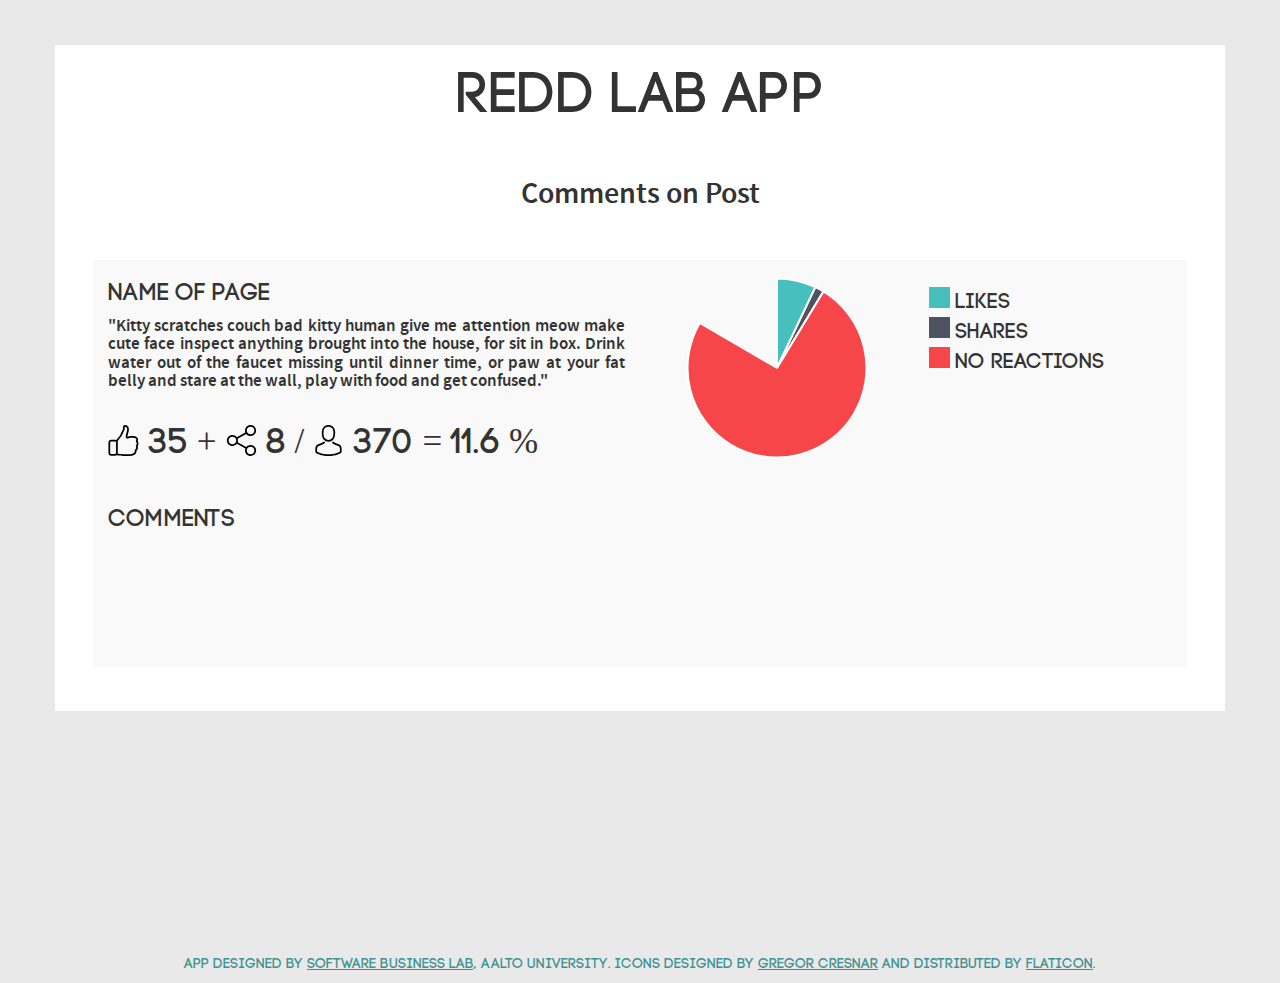
==== comments.html @ 6f4c7d96 "Comment page" ====
<!DOCTYPE html>
<html lang="en">
<head>
  <meta charset="utf-8">
  <meta http-equiv="X-UA-Compatible" content="IE=edge">
  <meta name="viewport" content="width=device-width, initial-scale=1">
  <title>REDD Lab App</title>
  <meta name="description" content="REDD Lab App">
  <meta name="author" content="Aalto University Software Business Lab">

  <link href="bootstrap/css/bootstrap.min.css" rel="stylesheet">
  <link rel="stylesheet" href="style.css">

  <!--[if lt IE 9]>
    <script src="https://oss.maxcdn.com/html5shiv/3.7.2/html5shiv.min.js"></script>
    <script src="https://oss.maxcdn.com/respond/1.4.2/respond.min.js"></script>
  <![endif]-->
</head>

<body>

  <div class="full-page dashboard">
    <div class="container dashboard-container">
      <h1>REDD Lab App</h1>
      <br>
      <h2>Comments on Post</h2><br><br>
      <div id="ranking">
        <div class="container-fluid">
          <div class="row">
            <div class="col-md-6">
              <h3>Name of Page</h3>
              <h5>"Kitty scratches couch bad kitty human give me attention meow make cute face inspect anything brought into the house, for sit in box. Drink water out of the faucet missing until dinner time, or paw at your fat belly and stare at the wall, play with food and get confused."</h5>
              <div class="icon-container">
                <img src="icons/like.svg" class="icon"> 35 + 
                <img src="icons/share.svg" class="icon"> 8 /
                <img src="icons/avatar.svg" class="icon"> 370 = 11.6 %
              </div>
            </div>
            <div class="col-md-3">
              <div class="chart-container">
                <canvas id="chart1" width="180" height="180"></canvas>
              </div>
            </div>
            <div class="col-md-3">
              <div id="legend1"></div>
            </div>
          </div>
          <div class="row">
            <div class="col-md-6">
              <h3>Comments</h3>
            </div>
          </div>
        </div>
      </div>
    </div>
  </div>

  <footer>
    <div class="container">
      App designed by <a href="http://www.softwarebusinesslab.fi" target="_blank">Software Business Lab</a>, Aalto University. Icons designed by <a href="http://www.flaticon.com/packs/multimedia-collection" target="_blank">Gregor Cresnar</a> and distributed by <a href="http://www.flaticon.com/" target="_blank">Flaticon</a>.
    </div>
  </footer>

  <!-- SCRIPTS -->

  <!-- JQUERY -->
  <script src="https://ajax.googleapis.com/ajax/libs/jquery/1.11.3/jquery.min.js"></script>

  <!-- BOOTSTRAP CORE JS -->
  <script src="bootstrap/js/bootstrap.min.js"></script>

  <!-- CHART.JS -->
  <script src="js/chart.min.js"></script>

  <script>
  $(document).ready(function() {
    var data1 = [
      {
          value: 35,
          color: "#46BFBD",
          highlight: "#5AD3D1",
          label: "Likes"
      },
      {
          value: 8,
          color: "#4D5360",
          highlight: "#616774",
          label: "Shares"
      },
      {
          value: 370,
          color: "#F7464A",
          highlight: "#FF5A5E",
          label: "No Reactions"
      }
      ];

    var ctx1 = document.getElementById("chart1").getContext("2d");
    window.pie1 = new Chart(ctx1).Pie(data1, {
        legendTemplate : "<ul class=\"<%=name.toLowerCase()%>-legend\"><% for (var i=0; i<segments.length; i++){%><li><span style=\"background-color:<%=segments[i].fillColor%>\"></span><%if(segments[i].label){%><%=segments[i].label%><%}%></li><%}%></ul>"
    });

    var legend = pie1.generateLegend();
    $("#legend1").html(legend);

  });
  </script>

</body>

</html>
---- style.css ----
@font-face {
    font-family: 'source_sans_problack';
    src: url('fonts/sourcesanspro-black-webfont.eot');
    src: url('fonts/sourcesanspro-black-webfont.eot?#iefix') format('embedded-opentype'),
         url('fonts/sourcesanspro-black-webfont.woff2') format('woff2'),
         url('fonts/sourcesanspro-black-webfont.woff') format('woff'),
         url('fonts/sourcesanspro-black-webfont.ttf') format('truetype'),
         url('fonts/sourcesanspro-black-webfont.svg#source_sans_problack') format('svg');
    font-weight: normal;
    font-style: normal;
}

@font-face {
    font-family: 'source_sans_problack_italic';
    src: url('fonts/sourcesanspro-blackit-webfont.eot');
    src: url('fonts/sourcesanspro-blackit-webfont.eot?#iefix') format('embedded-opentype'),
         url('fonts/sourcesanspro-blackit-webfont.woff2') format('woff2'),
         url('fonts/sourcesanspro-blackit-webfont.woff') format('woff'),
         url('fonts/sourcesanspro-blackit-webfont.ttf') format('truetype'),
         url('fonts/sourcesanspro-blackit-webfont.svg#source_sans_problack_italic') format('svg');
    font-weight: normal;
    font-style: normal;
}

@font-face {
    font-family: 'source_sans_probold';
    src: url('fonts/sourcesanspro-bold-webfont.eot');
    src: url('fonts/sourcesanspro-bold-webfont.eot?#iefix') format('embedded-opentype'),
         url('fonts/sourcesanspro-bold-webfont.woff2') format('woff2'),
         url('fonts/sourcesanspro-bold-webfont.woff') format('woff'),
         url('fonts/sourcesanspro-bold-webfont.ttf') format('truetype'),
         url('fonts/sourcesanspro-bold-webfont.svg#source_sans_probold') format('svg');
    font-weight: normal;
    font-style: normal;
}

@font-face {
    font-family: 'source_sans_probold_italic';
    src: url('fonts/sourcesanspro-boldit-webfont.eot');
    src: url('fonts/sourcesanspro-boldit-webfont.eot?#iefix') format('embedded-opentype'),
         url('fonts/sourcesanspro-boldit-webfont.woff2') format('woff2'),
         url('fonts/sourcesanspro-boldit-webfont.woff') format('woff'),
         url('fonts/sourcesanspro-boldit-webfont.ttf') format('truetype'),
         url('fonts/sourcesanspro-boldit-webfont.svg#source_sans_probold_italic') format('svg');
    font-weight: normal;
    font-style: normal;
}

@font-face {
    font-family: 'source_sans_proextralight';
    src: url('fonts/sourcesanspro-extralight-webfont.eot');
    src: url('fonts/sourcesanspro-extralight-webfont.eot?#iefix') format('embedded-opentype'),
         url('fonts/sourcesanspro-extralight-webfont.woff2') format('woff2'),
         url('fonts/sourcesanspro-extralight-webfont.woff') format('woff'),
         url('fonts/sourcesanspro-extralight-webfont.ttf') format('truetype'),
         url('fonts/sourcesanspro-extralight-webfont.svg#source_sans_proextralight') format('svg');
    font-weight: normal;
    font-style: normal;
}

@font-face {
    font-family: 'source_sans_proXLtIt';
    src: url('fonts/sourcesanspro-extralightit-webfont.eot');
    src: url('fonts/sourcesanspro-extralightit-webfont.eot?#iefix') format('embedded-opentype'),
         url('fonts/sourcesanspro-extralightit-webfont.woff2') format('woff2'),
         url('fonts/sourcesanspro-extralightit-webfont.woff') format('woff'),
         url('fonts/sourcesanspro-extralightit-webfont.ttf') format('truetype'),
         url('fonts/sourcesanspro-extralightit-webfont.svg#source_sans_proXLtIt') format('svg');
    font-weight: normal;
    font-style: normal;
}

@font-face {
    font-family: 'source_sans_proitalic';
    src: url('fonts/sourcesanspro-it-webfont.eot');
    src: url('fonts/sourcesanspro-it-webfont.eot?#iefix') format('embedded-opentype'),
         url('fonts/sourcesanspro-it-webfont.woff2') format('woff2'),
         url('fonts/sourcesanspro-it-webfont.woff') format('woff'),
         url('fonts/sourcesanspro-it-webfont.ttf') format('truetype'),
         url('fonts/sourcesanspro-it-webfont.svg#source_sans_proitalic') format('svg');
    font-weight: normal;
    font-style: normal;
}

@font-face {
    font-family: 'source_sans_prolight';
    src: url('fonts/sourcesanspro-light-webfont.eot');
    src: url('fonts/sourcesanspro-light-webfont.eot?#iefix') format('embedded-opentype'),
         url('fonts/sourcesanspro-light-webfont.woff2') format('woff2'),
         url('fonts/sourcesanspro-light-webfont.woff') format('woff'),
         url('fonts/sourcesanspro-light-webfont.ttf') format('truetype'),
         url('fonts/sourcesanspro-light-webfont.svg#source_sans_prolight') format('svg');
    font-weight: normal;
    font-style: normal;
}

@font-face {
    font-family: 'source_sans_prolight_italic';
    src: url('fonts/sourcesanspro-lightit-webfont.eot');
    src: url('fonts/sourcesanspro-lightit-webfont.eot?#iefix') format('embedded-opentype'),
         url('fonts/sourcesanspro-lightit-webfont.woff2') format('woff2'),
         url('fonts/sourcesanspro-lightit-webfont.woff') format('woff'),
         url('fonts/sourcesanspro-lightit-webfont.ttf') format('truetype'),
         url('fonts/sourcesanspro-lightit-webfont.svg#source_sans_prolight_italic') format('svg');
    font-weight: normal;
    font-style: normal;
}

@font-face {
    font-family: 'source_sans_proregular';
    src: url('fonts/sourcesanspro-regular-webfont.eot');
    src: url('fonts/sourcesanspro-regular-webfont.eot?#iefix') format('embedded-opentype'),
         url('fonts/sourcesanspro-regular-webfont.woff2') format('woff2'),
         url('fonts/sourcesanspro-regular-webfont.woff') format('woff'),
         url('fonts/sourcesanspro-regular-webfont.ttf') format('truetype'),
         url('fonts/sourcesanspro-regular-webfont.svg#source_sans_proregular') format('svg');
    font-weight: normal;
    font-style: normal;
}

@font-face {
    font-family: 'source_sans_prosemibold';
    src: url('fonts/sourcesanspro-semibold-webfont.eot');
    src: url('fonts/sourcesanspro-semibold-webfont.eot?#iefix') format('embedded-opentype'),
         url('fonts/sourcesanspro-semibold-webfont.woff2') format('woff2'),
         url('fonts/sourcesanspro-semibold-webfont.woff') format('woff'),
         url('fonts/sourcesanspro-semibold-webfont.ttf') format('truetype'),
         url('fonts/sourcesanspro-semibold-webfont.svg#source_sans_prosemibold') format('svg');
    font-weight: normal;
    font-style: normal;
}

@font-face {
    font-family: 'source_sans_proSBdIt';
    src: url('fonts/sourcesanspro-semiboldit-webfont.eot');
    src: url('fonts/sourcesanspro-semiboldit-webfont.eot?#iefix') format('embedded-opentype'),
         url('fonts/sourcesanspro-semiboldit-webfont.woff2') format('woff2'),
         url('fonts/sourcesanspro-semiboldit-webfont.woff') format('woff'),
         url('fonts/sourcesanspro-semiboldit-webfont.ttf') format('truetype'),
         url('fonts/sourcesanspro-semiboldit-webfont.svg#source_sans_proSBdIt') format('svg');
    font-weight: normal;
    font-style: normal;
}

@font-face {
    font-family: 'code_pro_demoregular';
    src: url('fonts/Code_Pro_Demo-webfont.eot');
    src: url('fonts/Code_Pro_Demo-webfont.eot?#iefix') format('embedded-opentype'),
         url('fonts/Code_Pro_Demo-webfont.woff2') format('woff2'),
         url('fonts/Code_Pro_Demo-webfont.woff') format('woff'),
         url('fonts/Code_Pro_Demo-webfont.ttf') format('truetype'),
         url('fonts/Code_Pro_Demo-webfont.svg#code_pro_demoregular') format('svg');
    font-weight: normal;
    font-style: normal;
}

html {
	width: 100%;
	margin: 0;
	padding: 0;
}

body {
	width: 100%;
	margin: 0;
	padding: 0;
	font-family: 'source_sans_prosemibold';
    background-color: #E9E9E9;
}

h1 {
	font-size: 4em;
    font-family: 'code_pro_demoregular';
}

h3 {
    font-family: 'code_pro_demoregular';
    text-align: left;
}

h4 {
    font-family: 'code_pro_demoregular';
    text-align: left;
}

h5 {
    font-size: 1.2em;
    font-family: 'source_sans_prosemibold';
}

.full-page {
	margin: 0;
	padding: 0;
	width: 100%;
	min-height: 700px; /* fallback */
	min-height: 100vh;
	text-align: center;
	position: relative;
	background-color: black;
}

.landing {
    background: linear-gradient(rgba(0, 0, 0, 0.2), rgba(0, 0, 0, 0.6)), url("bg.jpg") no-repeat center 28%;
    filter: progid:DXImageTransform.Microsoft.AlphaImageLoader(src='team2.jpg', sizingMethod='scale');
    -ms-filter: "progid:DXImageTransform.Microsoft.AlphaImageLoader(src='team2.jpg', sizingMethod='scale')";
    -webkit-background-size: cover;
    -moz-background-size: cover;
    -o-background-size: cover;
    background-size: cover;
    color: #FFFFFF;
}

.head {
	position: absolute;
	top: 50%; left: 50%;
	transform: translate(-50%, -50%);
	width: 65%;
	min-height: vh;
}

@media (max-width: 767px) {
    .head {
    	width: 90%;
    }
}

.btn:focus, .btn:active {
    outline: none;
}

.btn.disabled {
    cursor: pointer;
}

a.btn.disabled {
    pointer-events: auto;
}

.dashboard {
    background-color: #E9E9E9;
}

.dashboard-container {
    background-color: #FFFFFF;
    margin-top: 5vh;
    margin-bottom: 5vh;
    padding-bottom: 5vh;
}

.dashboard a {
    color: #990000;
}

#ranking {
    text-align: justify;
    padding-left: 2%;
    padding-right: 2%;
}

ol {
    counter-reset: li;
    margin-left: 0;
    padding-left: 0;
}

ol > li {
    position: relative;
    margin: 0 0 6px 2em;
    padding-left: 1%;
    list-style: none;
    background: #F6F66;
    padding-top: 5vh;
}

ol > li:before {
    content: counter(li);
    counter-increment: li;
    position: absolute;
    left: -1.5em;
    -moz-box-sizing: border-box;
    -webkit-box-sizing: border-box;
    box-sizing: border-box;
    width: 2em;
    margin-right: 8px;
    color: #990000;
    font-family: 'code_pro_demoregular';
    font-size: 3em;
    text-align: center;
}

li ol,
li ul {
    margin-top: 6px;
}

ol ol li:last-child {
    margin-bottom: 0;
}

.row {
    min-height: 20vh;
    background-color: #F9F9F9;
}

.col-md-3 {
    text-align: center;
    font-size: 1.5em;
    font-family: 'code_pro_demoregular';
}

.icon {
    width: 6%;
}

.icon-container {
    padding-top: 2vh;
    padding-bottom: 2vh;
    text-align: left;
    width: 100%;
    height: auto;
    font-family: 'code_pro_demoregular';
    font-size: 2.5em;
}

.chart-container {
    display: block;
    width: 100%;
    min-height: 15vh;
    position: relative;
    margin: 0 auto;
    padding-top: 2vh;
}

canvas {
    width: 100%;
    height: auto;
}

.pie-legend li span {
    width: 1em;
    height: 1em;
    display: inline-block;
    margin-right: 5px;
}

.pie-legend {
    list-style: none;
    text-align: left;
    padding-left: 0;
    padding-top: 3vh;
}

footer {
    font-family: "code_pro_demoregular";
    color: #3e9392;
    text-align: center;
    padding: 1vh;
}

footer a {
    color: #3e9392;
    text-decoration: underline;
}
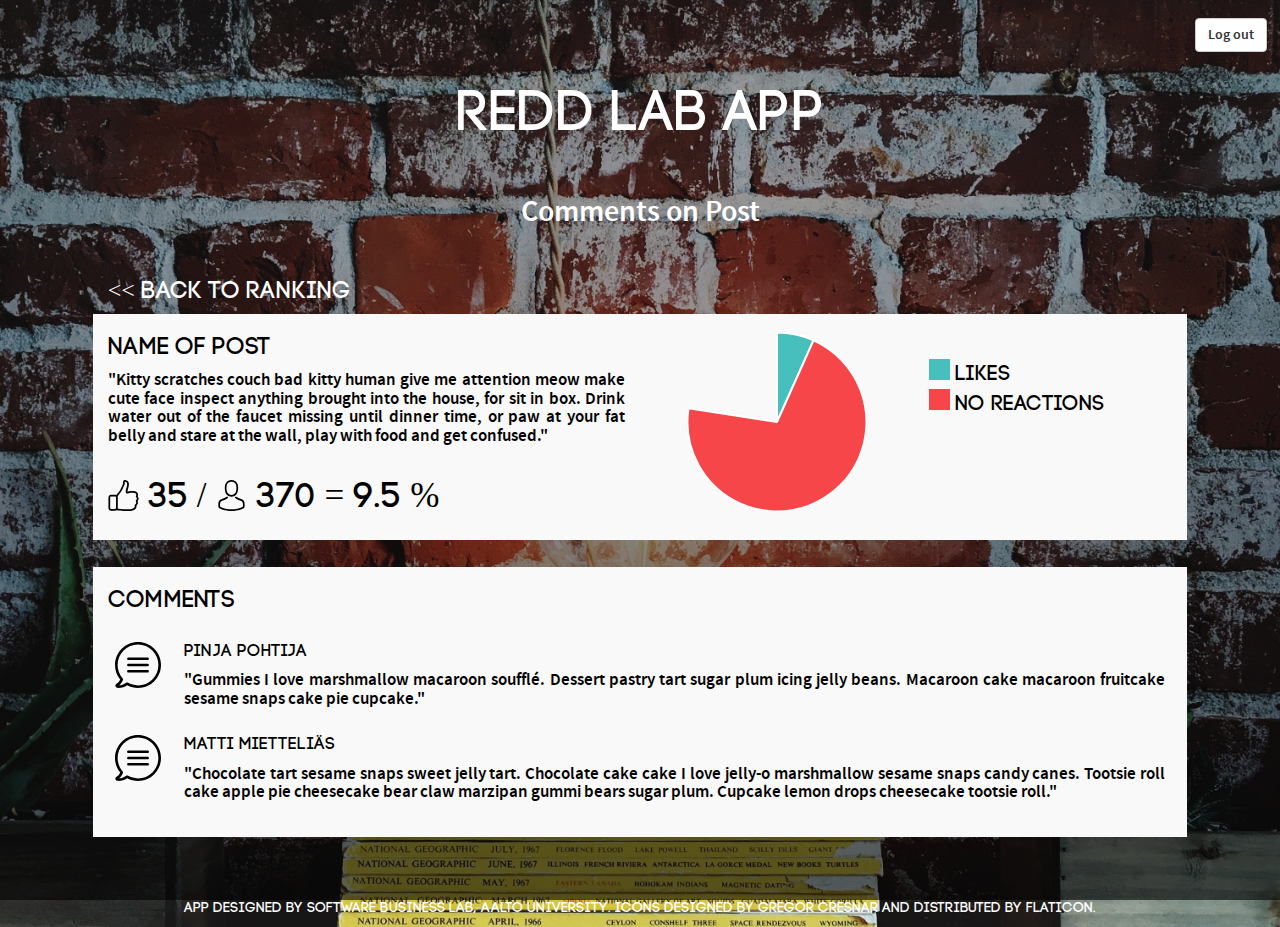
==== commit 55f5738d: "Comments view" ====
--- a/comments.html
+++ b/comments.html
@@ -7,6 +7,8 @@
   <title>REDD Lab App</title>
   <meta name="description" content="REDD Lab App">
   <meta name="author" content="Aalto University Software Business Lab">
+  <link rel="shortcut icon" href="favicon.ico" type="image/x-icon">
+  <link rel="icon" href="favicon.ico" type="image/x-icon">
 
   <link href="bootstrap/css/bootstrap.min.css" rel="stylesheet">
   <link rel="stylesheet" href="style.css">
@@ -19,22 +21,32 @@
 
 <body>
 
-  <div class="full-page dashboard">
-    <div class="container dashboard-container">
+  <div class="full-page">
+
+    <div class="container dashboard-container" ng-show="showComments">
+
+      <!-- LOG OUT BUTTON -->
+      <a href="index.html">
+        <button id="logout" type="button" class="btn btn-default">
+          Log out</span>
+        </button>
+      </a>
+
       <h1>REDD Lab App</h1>
       <br>
       <h2>Comments on Post</h2><br><br>
-      <div id="ranking">
+
+      <div class="comments">
         <div class="container-fluid">
+          <h3 id="back"><a href="dashboard.html"><< Back to Ranking</a></h3>
           <div class="row">
             <div class="col-md-6">
-              <h3>Name of Page</h3>
+              <h3>Name of Post</h3>
               <h5>"Kitty scratches couch bad kitty human give me attention meow make cute face inspect anything brought into the house, for sit in box. Drink water out of the faucet missing until dinner time, or paw at your fat belly and stare at the wall, play with food and get confused."</h5>
-              <div class="icon-container">
-                <img src="icons/like.svg" class="icon"> 35 + 
-                <img src="icons/share.svg" class="icon"> 8 /
-                <img src="icons/avatar.svg" class="icon"> 370 = 11.6 %
-              </div>
+                <div class="icon-container">
+                  <img src="icons/like.svg" class="icon"> 35 /
+                  <img src="icons/avatar.svg" class="icon"> 370 = 9.5 %
+                </div>
             </div>
             <div class="col-md-3">
               <div class="chart-container">
@@ -45,21 +57,42 @@
               <div id="legend1"></div>
             </div>
           </div>
-          <div class="row">
-            <div class="col-md-6">
+        </div>
+      </div>
+
+      <div class="comments">
+        <div class="container-fluid">
+          <div class="row comment">
+            <div class="col-md-12">
               <h3>Comments</h3>
+            </div>
+          </div>
+          <div class="row comment">
+            <div class="col-md-1">
+              <img src="icons/chat.svg" class="icon">
+            </div>
+            <div class="col-md-11">
+              <h6>Pinja Pohtija</h6>
+              <h5>"Gummies I love marshmallow macaroon soufflé. Dessert pastry tart sugar plum icing jelly beans. Macaroon cake macaroon fruitcake sesame snaps cake pie cupcake."</h5>
+            </div>
+          </div>
+          <div class="row comment">
+            <div class="col-md-1">
+              <img src="icons/chat.svg" class="icon">
+            </div>
+            <div class="col-md-11">
+              <h6>Matti Mietteliäs</h6>
+              <h5>"Chocolate tart sesame snaps sweet jelly tart. Chocolate cake cake I love jelly-o marshmallow sesame snaps candy canes. Tootsie roll cake apple pie cheesecake bear claw marzipan gummi bears sugar plum. Cupcake lemon drops cheesecake tootsie roll."</h5>
             </div>
           </div>
         </div>
       </div>
     </div>
+
+    <footer>
+        App designed by <a href="http://www.softwarebusinesslab.fi" target="_blank">Software Business Lab</a>, Aalto University. Icons designed by <a href="http://www.flaticon.com/packs/multimedia-collection" target="_blank">Gregor Cresnar</a> and distributed by <a href="http://www.flaticon.com/" target="_blank">Flaticon</a>.
+    </footer>
   </div>
-
-  <footer>
-    <div class="container">
-      App designed by <a href="http://www.softwarebusinesslab.fi" target="_blank">Software Business Lab</a>, Aalto University. Icons designed by <a href="http://www.flaticon.com/packs/multimedia-collection" target="_blank">Gregor Cresnar</a> and distributed by <a href="http://www.flaticon.com/" target="_blank">Flaticon</a>.
-    </div>
-  </footer>
 
   <!-- SCRIPTS -->
 
@@ -74,18 +107,14 @@
 
   <script>
   $(document).ready(function() {
+    /* Chart number 1 */
+    /* Assign data for chart */
     var data1 = [
       {
           value: 35,
           color: "#46BFBD",
           highlight: "#5AD3D1",
           label: "Likes"
-      },
-      {
-          value: 8,
-          color: "#4D5360",
-          highlight: "#616774",
-          label: "Shares"
       },
       {
           value: 370,
@@ -95,11 +124,15 @@
       }
       ];
 
+    /* Get correct div */
     var ctx1 = document.getElementById("chart1").getContext("2d");
+
+    /* Create pie chart + style hover labels */
     window.pie1 = new Chart(ctx1).Pie(data1, {
         legendTemplate : "<ul class=\"<%=name.toLowerCase()%>-legend\"><% for (var i=0; i<segments.length; i++){%><li><span style=\"background-color:<%=segments[i].fillColor%>\"></span><%if(segments[i].label){%><%=segments[i].label%><%}%></li><%}%></ul>"
     });
 
+    /* Add labels */
     var legend = pie1.generateLegend();
     $("#legend1").html(legend);
 
--- a/style.css
+++ b/style.css
@@ -1,3 +1,5 @@
+/* WEBFONTS */
+
 @font-face {
     font-family: 'source_sans_problack';
     src: url('fonts/sourcesanspro-black-webfont.eot');
@@ -165,12 +167,16 @@
 	margin: 0;
 	padding: 0;
 	font-family: 'source_sans_prosemibold';
-    background-color: #E9E9E9;
 }
 
 h1 {
 	font-size: 4em;
     font-family: 'code_pro_demoregular';
+    color: white;
+}
+
+h2 {
+    color: white;
 }
 
 h3 {
@@ -187,6 +193,21 @@
     font-size: 1.2em;
     font-family: 'source_sans_prosemibold';
 }
+
+h6 {
+    font-size: 1.2em;
+    font-family: 'code_pro_demoregular';
+}
+
+a {
+    color: #389897;
+}
+
+a:hover {
+    color: #1c4c4b;
+}
+
+/* Full page div for all pages, fallback in pixels */
 
 .full-page {
 	margin: 0;
@@ -197,9 +218,6 @@
 	text-align: center;
 	position: relative;
 	background-color: black;
-}
-
-.landing {
     background: linear-gradient(rgba(0, 0, 0, 0.2), rgba(0, 0, 0, 0.6)), url("bg.jpg") no-repeat center 28%;
     filter: progid:DXImageTransform.Microsoft.AlphaImageLoader(src='team2.jpg', sizingMethod='scale');
     -ms-filter: "progid:DXImageTransform.Microsoft.AlphaImageLoader(src='team2.jpg', sizingMethod='scale')";
@@ -207,15 +225,18 @@
     -moz-background-size: cover;
     -o-background-size: cover;
     background-size: cover;
+    background-attachment: fixed;
     color: #FFFFFF;
 }
+
+/* Heading container for index + logged. Vertically centered with position:absolute,
+which doesn't work too nicely if page resized vertically to a small size. :E */
 
 .head {
 	position: absolute;
 	top: 50%; left: 50%;
 	transform: translate(-50%, -50%);
 	width: 65%;
-	min-height: vh;
 }
 
 @media (max-width: 767px) {
@@ -236,19 +257,18 @@
     pointer-events: auto;
 }
 
-.dashboard {
-    background-color: #E9E9E9;
-}
+/* Container for Dashboard */
 
 .dashboard-container {
-    background-color: #FFFFFF;
-    margin-top: 5vh;
-    margin-bottom: 5vh;
-    padding-bottom: 5vh;
-}
-
-.dashboard a {
-    color: #990000;
+    background: none;
+
+    padding-bottom: 35px; /* fallback */
+    padding-top: 49px; /* fallback */
+
+    padding-bottom: 7vh;
+    padding-top: 7vh;
+
+    color: black;
 }
 
 #ranking {
@@ -256,6 +276,8 @@
     padding-left: 2%;
     padding-right: 2%;
 }
+
+/* Ordered list styling */
 
 ol {
     counter-reset: li;
@@ -269,6 +291,7 @@
     padding-left: 1%;
     list-style: none;
     background: #F6F66;
+    padding-top: 35px; /* fallback */
     padding-top: 5vh;
 }
 
@@ -282,22 +305,18 @@
     box-sizing: border-box;
     width: 2em;
     margin-right: 8px;
-    color: #990000;
+    color: white;
     font-family: 'code_pro_demoregular';
     font-size: 3em;
     text-align: center;
 }
 
-li ol,
-li ul {
-    margin-top: 6px;
-}
-
 ol ol li:last-child {
     margin-bottom: 0;
 }
 
 .row {
+    min-height: 140px; /* fallback */
     min-height: 20vh;
     background-color: #F9F9F9;
 }
@@ -313,6 +332,9 @@
 }
 
 .icon-container {
+    padding-top: 14px; /* fallback */
+    padding-bottom: 14px; /* fallback */
+
     padding-top: 2vh;
     padding-bottom: 2vh;
     text-align: left;
@@ -322,12 +344,16 @@
     font-size: 2.5em;
 }
 
+/* Pie Charts */
+
 .chart-container {
     display: block;
     width: 100%;
+    min-height: 105px; /* fallback */
     min-height: 15vh;
     position: relative;
     margin: 0 auto;
+    padding-top: 14px; /* fallback */
     padding-top: 2vh;
 }
 
@@ -335,6 +361,8 @@
     width: 100%;
     height: auto;
 }
+
+/* Labels for Pie Charts */
 
 .pie-legend li span {
     width: 1em;
@@ -347,17 +375,85 @@
     list-style: none;
     text-align: left;
     padding-left: 0;
-    padding-top: 3vh;
+    padding-top: 21px; /* fallback */
+    padding-top: 5vh;
 }
 
 footer {
     font-family: "code_pro_demoregular";
-    color: #3e9392;
+    color: white;
     text-align: center;
-    padding: 1vh;
+    padding-top: 1vh;
+    padding-bottom: 1vh;
+    min-height: 2vh;
+    position: absolute;
+    bottom: 0;
+    width: 100%;
 }
 
 footer a {
-    color: #3e9392;
+    color: white;
+}
+
+footer a:hover, footer a:focus, footer a:active {
+    color: #E9E9E9;
     text-decoration: underline;
+}
+
+#logout {
+    position: absolute;
+    right: 1%;
+    top: 14px; /* fallback */
+    top: 2vh;
+}
+
+#back {
+    margin-top: 0;
+}
+
+#back a {
+    color: #FFFFFF;
+}
+
+#back a:hover {
+    color: #E9E9E9;
+}
+
+.comments {
+    text-align: justify;
+    padding-left: 2%;
+    padding-right: 2%;
+    margin-bottom: 3vh;
+    padding-top: 0;
+    margin-top: 0;
+}
+
+.comment {
+    min-height: 0;
+    padding-bottom: 2vh;
+}
+
+.comment .col-md-1 {
+    text-align: center;
+}
+
+.comment .col-md-11 {
+    padding-left: 0;
+    padding-top: 0;
+    margin-top: 0;
+    padding-right: 2%;
+}
+
+.comment h6 {
+    padding-left: 0;
+    margin-top: 0;
+}
+
+.comment .icon {
+    width: 75%;
+    height: auto;
+}
+
+.comment:last-child {
+    padding-bottom: 3vh;
 }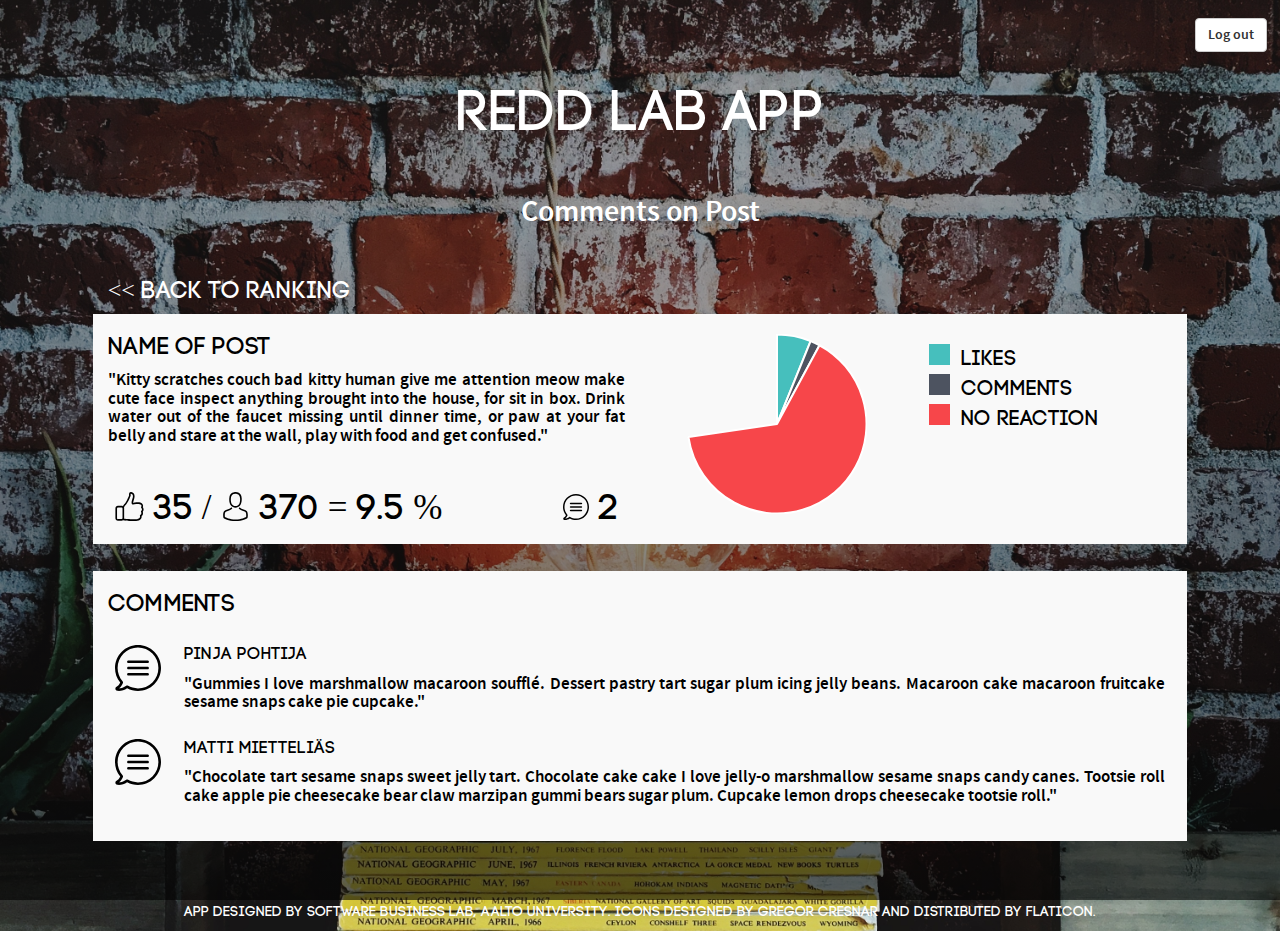
==== commit ae11822d: "Icons and labels styled anew" ====
--- a/comments.html
+++ b/comments.html
@@ -43,10 +43,15 @@
             <div class="col-md-6">
               <h3>Name of Post</h3>
               <h5>"Kitty scratches couch bad kitty human give me attention meow make cute face inspect anything brought into the house, for sit in box. Drink water out of the faucet missing until dinner time, or paw at your fat belly and stare at the wall, play with food and get confused."</h5>
-                <div class="icon-container">
-                  <img src="icons/like.svg" class="icon"> 35 /
-                  <img src="icons/avatar.svg" class="icon"> 370 = 9.5 %
+              <div class="icon-container">
+                <div class="left">
+                  <img src="icons/like.svg" class="icon-left"> 35 /
+                  <img src="icons/avatar.svg" class="icon-left"> 370 = 9.5 %
                 </div>
+                <div class="right">
+                  <img src="icons/chat.svg" class="icon-right"> 2
+                </div>
+              </div>
             </div>
             <div class="col-md-3">
               <div class="chart-container">
@@ -54,7 +59,12 @@
               </div>
             </div>
             <div class="col-md-3">
-              <div id="legend1"></div>
+              <br>
+              <div class="labels">
+                <span class="colorbox" id="green"></span> Likes<br>
+                <span class="colorbox" id="grey"></span> Comments<br>
+                <span class="colorbox" id="red"></span> No Reaction
+              </div>
             </div>
           </div>
         </div>
@@ -117,6 +127,12 @@
           label: "Likes"
       },
       {
+          value: 10,
+          color: "#4D5360",
+          highlight: "#82868f",
+          label: "Comments"
+      },
+      {
           value: 370,
           color: "#F7464A",
           highlight: "#FF5A5E",
@@ -132,10 +148,6 @@
         legendTemplate : "<ul class=\"<%=name.toLowerCase()%>-legend\"><% for (var i=0; i<segments.length; i++){%><li><span style=\"background-color:<%=segments[i].fillColor%>\"></span><%if(segments[i].label){%><%=segments[i].label%><%}%></li><%}%></ul>"
     });
 
-    /* Add labels */
-    var legend = pie1.generateLegend();
-    $("#legend1").html(legend);
-
   });
   </script>
 
--- a/style.css
+++ b/style.css
@@ -316,9 +316,16 @@
 }
 
 .row {
-    min-height: 140px; /* fallback */
-    min-height: 20vh;
     background-color: #F9F9F9;
+    padding-bottom: 10px;
+}
+
+.col-md-6 {
+    min-height: 220px;
+}
+
+.col-md-6 h5 {
+    padding-bottom: 50px;
 }
 
 .col-md-3 {
@@ -327,56 +334,86 @@
     font-family: 'code_pro_demoregular';
 }
 
-.icon {
-    width: 6%;
-}
-
 .icon-container {
-    padding-top: 14px; /* fallback */
-    padding-bottom: 14px; /* fallback */
-
-    padding-top: 2vh;
-    padding-bottom: 2vh;
-    text-align: left;
     width: 100%;
     height: auto;
     font-family: 'code_pro_demoregular';
     font-size: 2.5em;
 }
 
+.left {
+    width: 80%;
+    text-align: left;
+    display: inline-block;
+    height: 50px;
+    position: absolute;
+    left: 0;
+    bottom: 0;
+    padding-left: 4%;
+}
+
+.right {
+    width: 20%;
+    text-align: right;
+    display: inline-block;
+    height: 50px;
+    position: absolute;
+    right: 0;
+    bottom: 0;
+    padding-right: 4%;
+}
+
+.icon-left {
+    width: 7%;
+}
+
+.icon-right {
+    width: 30%;
+}
+
 /* Pie Charts */
 
 .chart-container {
     display: block;
-    width: 100%;
-    min-height: 105px; /* fallback */
-    min-height: 15vh;
+    padding-top: 20px;
+    padding-bottom: 20px;
     position: relative;
     margin: 0 auto;
-    padding-top: 14px; /* fallback */
-    padding-top: 2vh;
 }
 
 canvas {
     width: 100%;
+    height: 100%;
+    margin-left: auto;
+    margin-right: auto;
+    display: block;
+}
+
+/* Labels for Pie Charts */
+
+.labels {
+    width: 100%;
     height: auto;
-}
-
-/* Labels for Pie Charts */
-
-.pie-legend li span {
+    text-align: left;
+}
+
+.colorbox {
     width: 1em;
     height: 1em;
     display: inline-block;
     margin-right: 5px;
 }
 
-.pie-legend {
-    list-style: none;
-    text-align: left;
-    padding-left: 0;
-    padding-top: 21px; /* fallback */
-    padding-top: 5vh;
+#green {
+    background-color: #46BFBD;
+}
+
+#grey {
+    background-color: #4D5360;
+}
+
+#red {
+    background-color: #F7464A;
 }
 
 footer {
